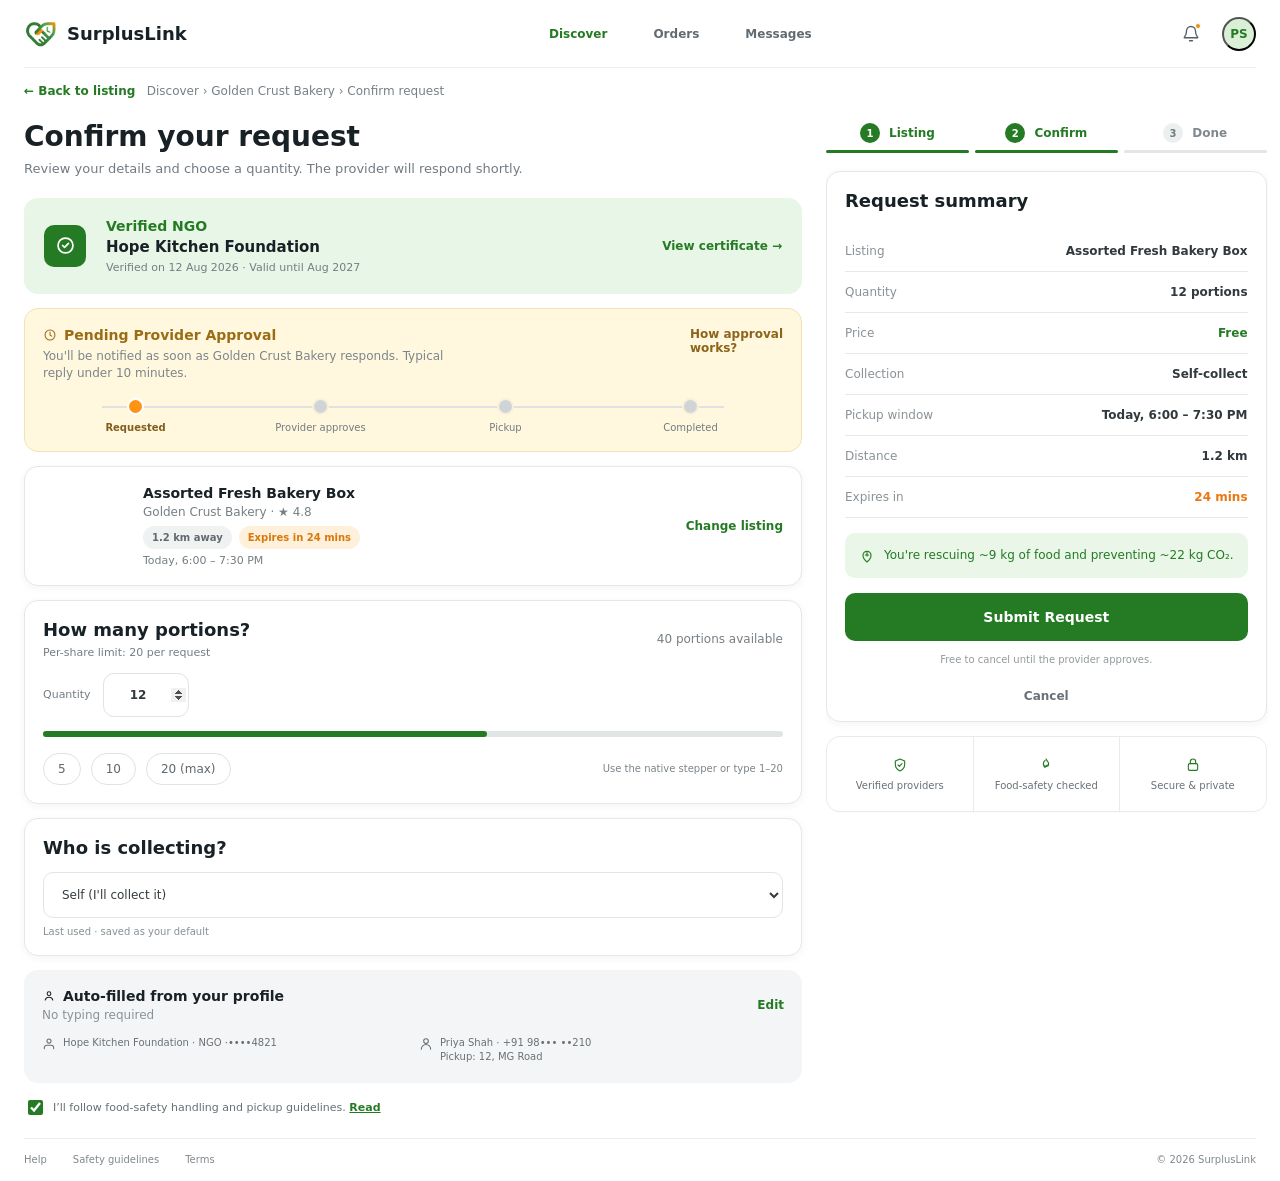
==== Confirmation_Page/Confirmation.html @ fe42cc74 "Added Confirmatiom Page Co-authored-by: Copilot <223556219+Copilot@users.noreply.github.com>" ====
<!doctype html>
<html lang="en">
  <head>
    <meta charset="utf-8" />
    <meta name="viewport" content="width=device-width,initial-scale=1" />
    <meta name="description" content="SurplusLink request confirmation" />
    <title>SurplusLink — Confirm your request</title>
    <style>
      :root {
        --green: #247b24;
        --green-dark: #1d691d;
        --green-soft: #e9f6e8;
        --cream: #fff8df;
        --ink: #182126;
        --muted: #7c858b;
        --line: #e5e8e7;
        --soft: #f4f5f6;
        --orange: #f08a16;
        --blue: #46b5ec;
        --shadow: 0 2px 8px rgba(22, 31, 35, 0.05);
      }
      * {
        box-sizing: border-box;
      }
      html {
        scroll-behavior: smooth;
      }
      body {
        margin: 0;
        background: #fff;
        color: var(--ink);
        font-family:
          Inter,
          ui-sans-serif,
          system-ui,
          -apple-system,
          BlinkMacSystemFont,
          "Segoe UI",
          sans-serif;
        font-size: 12px;
      }
      button,
      input,
      select {
        font: inherit;
      }
      a {
        color: inherit;
      }
      button,
      a,
      select,
      input {
        -webkit-tap-highlight-color: transparent;
      }
      button:focus-visible,
      a:focus-visible,
      select:focus-visible,
      input:focus-visible {
        outline: 3px solid rgba(36, 123, 36, 0.22);
        outline-offset: 2px;
      }

      .page {
        width: 100%;
        max-width: none;
        margin: 0;
        min-height: 100vh;
        padding: 0 24px 16px;
        position: relative;
      }
      .topbar {
        height: 68px;
        border-bottom: 1px solid #eceeed;
        display: flex;
        align-items: center;
        justify-content: space-between;
        gap: 20px;
        position: relative;
        z-index: 20;
        background: #fff;
      }
      .brand {
        display: flex;
        align-items: center;
        gap: 9px;
        font-size: 18px;
        font-weight: 800;
        white-space: nowrap;
        text-decoration: none;
      }
      .brand-logo {
        width: 34px;
        height: 34px;
        object-fit: contain;
        display: block;
      }
      nav {
        display: flex;
        gap: 38px;
        margin-left: auto;
        margin-right: auto;
      }
      nav a {
        text-decoration: none;
        color: #626b72;
        font-weight: 600;
        padding: 10px 4px;
        border-radius: 8px;
        transition: 0.18s;
      }
      nav a:hover,
      nav a:focus-visible {
        color: var(--green);
        background: #f3faf2;
      }
      nav a[aria-current="page"] {
        color: var(--green);
      }
      .topicons {
        display: flex;
        align-items: center;
        gap: 14px;
        color: #667077;
      }
      .icon-button {
        width: 34px;
        height: 34px;
        border: 0;
        background: transparent;
        border-radius: 50%;
        display: grid;
        place-items: center;
        cursor: pointer;
        color: #536068;
        position: relative;
        transition: 0.18s;
      }
      .icon-button:hover {
        background: #f2f5f3;
        color: var(--green);
      }
      .icon-button svg {
        width: 18px;
        height: 18px;
        stroke: currentColor;
      }
      .notification-dot {
        position: absolute;
        right: 7px;
        top: 6px;
        width: 6px;
        height: 6px;
        border-radius: 50%;
        background: #f08a16;
        border: 1px solid #fff;
      }
      .avatar {
        width: 34px;
        height: 34px;
        border-radius: 50%;
        background: #d9f0d6;
        color: var(--green);
        display: grid;
        place-items: center;
        font-weight: 800;
      }

      .breadcrumb {
        margin: 16px 0 24px;
        color: #778086;
      }
      .breadcrumb a {
        color: var(--green);
        font-weight: 800;
        text-decoration: none;
      }
      .breadcrumb a:hover {
        text-decoration: underline;
      }
      .headrow {
        display: grid;
        grid-template-columns: 1fr;
        gap: 24px;
        align-items: end;
      }
      h1 {
        font-size: 28px;
        line-height: 1.1;
        margin: 0 0 8px;
      }
      .sub {
        margin: 0;
        color: #727b82;
        font-size: 13px;
      }
      .steps {
        display: grid;
        grid-template-columns: 1fr 1fr 1fr;
        align-items: end;
        gap: 6px;
        margin-bottom: 0;
      }
      .step {
        position: relative;
        text-align: center;
        color: #81888d;
        font-weight: 700;
        padding-bottom: 11px;
      }
      .step:after {
        content: "";
        position: absolute;
        left: 0;
        right: 0;
        bottom: 0;
        height: 3px;
        background: #e3e6e5;
        border-radius: 99px;
      }
      .step.done {
        color: var(--green);
      }
      .step.done:after {
        background: var(--green);
      }
      .stepnum {
        display: inline-grid;
        place-items: center;
        width: 20px;
        height: 20px;
        border-radius: 50%;
        background: #eceff0;
        margin-right: 5px;
        color: #737b80;
        font-size: 10px;
      }
      .done .stepnum {
        background: var(--green);
        color: #fff;
      }

      .layout {
        display: block;
        margin-top: 22px;
        align-items: start;
        padding-right: 454px;
      }
      .left {
        min-width: 0;
      }
      .card {
        background: #fff;
        border: 1px solid var(--line);
        border-radius: 14px;
        box-shadow: var(--shadow);
        padding: 18px;
        margin-bottom: 14px;
        transition:
          box-shadow 0.2s,
          transform 0.2s,
          border-color 0.2s;
      }
      .card:hover {
        box-shadow: 0 8px 22px rgba(22, 31, 35, 0.09);
        transform: translateY(-1px);
      }

      .ngo {
        background: #e8f6e7;
        border: 0;
        box-shadow: none;
        display: grid;
        grid-template-columns: 48px 1fr auto;
        gap: 14px;
        align-items: center;
        padding: 20px;
      }
      .ngo-icon {
        width: 42px;
        height: 42px;
        background: var(--green);
        border-radius: 10px;
        color: #fff;
        display: grid;
        place-items: center;
      }
      .ngo-icon svg {
        width: 21px;
        height: 21px;
        stroke: currentColor;
      }
      .eyebrow {
        font-size: 14px;
        font-weight: 800;
        color: var(--green);
        margin-bottom: 4px;
      }
      .title {
        font-size: 15px;
        font-weight: 800;
      }
      .small {
        font-size: 11px;
        color: #737d83;
        margin-top: 5px;
      }
      .link {
        color: var(--green);
        font-weight: 800;
        text-decoration: none;
        white-space: nowrap;
      }
      .link:hover {
        text-decoration: underline;
      }

      .pending {
        background: var(--cream);
        border-color: #f3e2b5;
        box-shadow: none;
      }
      .pending-top {
        display: flex;
        justify-content: space-between;
        align-items: flex-start;
        gap: 16px;
      }
      .pending-title {
        font-weight: 800;
        color: #9b6c15;
        font-size: 14px;
        display: flex;
        align-items: center;
        gap: 7px;
      }
      .pending-copy {
        color: #7c858a;
        line-height: 1.45;
        margin: 5px 0 15px;
        max-width: 75%;
      }
      .timeline {
        display: grid;
        grid-template-columns: repeat(4, 1fr);
        position: relative;
      }
      .timeline:before {
        content: "";
        position: absolute;
        top: 8px;
        left: 8%;
        right: 8%;
        height: 2px;
        background: #dfe2e2;
      }
      .t {
        position: relative;
        text-align: center;
        font-size: 10px;
        color: #737b80;
      }
      .dot {
        width: 17px;
        height: 17px;
        border-radius: 50%;
        background: #cfd5d7;
        border: 2px solid #f8f0d8;
        margin: 0 auto 7px;
        position: relative;
        z-index: 1;
      }
      .t.active {
        color: #805e1c;
        font-weight: 800;
      }
      .t.active .dot {
        background: #ff9414;
        border-color: #fff;
      }

      .listing {
        display: grid;
        grid-template-columns: 86px 1fr auto;
        gap: 14px;
        align-items: center;
      }
      .thumb {
        width: 86px;
        height: 66px;
        border-radius: 10px;
        background: url("https://static.vecteezy.com/system/resources/previews/047/899/266/large_2x/assorted-gourmet-pastries-in-box-photo.jpg")
          center/cover no-repeat;
      }
      .listing h3 {
        font-size: 14px;
        margin: 0 0 4px;
      }
      .meta {
        color: #777f84;
        margin-bottom: 7px;
      }
      .badges {
        display: flex;
        gap: 7px;
        flex-wrap: wrap;
      }
      .badge {
        padding: 6px 9px;
        border-radius: 99px;
        background: #f0f2f2;
        color: #606a70;
        font-size: 10px;
        font-weight: 700;
      }
      .badge.orange {
        background: #fff0db;
        color: #d8780b;
      }

      .qty-head {
        display: flex;
        justify-content: space-between;
        align-items: center;
        gap: 16px;
      }
      h2 {
        font-size: 18px;
        margin: 0 0 6px;
      }
      .available {
        color: #777f84;
      }
      .quantity-control {
        display: flex;
        align-items: center;
        gap: 12px;
        margin: 14px 0;
      }
      .quantity-input {
        width: 86px;
        height: 44px;
        border: 1px solid #dfe4e4;
        border-radius: 11px;
        text-align: center;
        font-weight: 800;
        color: #30393d;
        background: #fff;
      }
      .quantity-input:hover {
        border-color: #bfc9c9;
      }
      .quantity-input:focus {
        border-color: var(--green);
        box-shadow: 0 0 0 3px #eaf6e9;
        outline: none;
      }
      .quantity-input::-webkit-inner-spin-button,
      .quantity-input::-webkit-outer-spin-button {
        opacity: 1;
      }
      .range {
        height: 6px;
        border-radius: 99px;
        background: #e2e5e5;
        position: relative;
        margin: 2px 0 16px;
      }
      .range-fill {
        height: 100%;
        width: 60%;
        background: var(--green);
        border-radius: 99px;
      }
      .quick {
        display: flex;
        gap: 10px;
        align-items: center;
        flex-wrap: wrap;
      }
      .pill {
        border: 1px solid #e0e3e3;
        border-radius: 99px;
        padding: 8px 14px;
        background: #fff;
        color: #5f686e;
        cursor: pointer;
        transition: 0.15s;
      }
      .pill:hover {
        border-color: #b9d8b7;
        background: #f4fbf3;
        color: var(--green);
      }
      .usekeys {
        margin-left: auto;
        color: #7b8489;
        font-size: 10px;
      }

      .select-card h2 {
        margin-bottom: 14px;
      }
      select {
        width: 100%;
        height: 46px;
        border: 1px solid #e2e5e5;
        border-radius: 10px;
        padding: 0 14px;
        background: #fff;
        color: #343c40;
        outline: none;
        cursor: pointer;
      }
      select:hover {
        border-color: #cbd4d4;
      }
      select:focus {
        border-color: var(--green);
        box-shadow: 0 0 0 3px #eaf6e9;
      }
      .hint {
        color: #879095;
        font-size: 10px;
        margin-top: 8px;
      }

      .profile {
        background: #f4f5f6;
        border: 0;
        box-shadow: none;
      }
      .profile-head {
        display: flex;
        justify-content: space-between;
        align-items: center;
        margin-bottom: 14px;
        gap: 16px;
      }
      .profile-title {
        font-weight: 800;
        font-size: 14px;
        display: flex;
        align-items: center;
        gap: 7px;
      }
      .profile-sub {
        color: #8a9297;
        margin-top: 4px;
      }
      .profile-grid {
        display: grid;
        grid-template-columns: 1fr 1fr;
        gap: 12px;
        color: #687177;
        font-size: 10px;
      }
      .profile-item {
        display: flex;
        gap: 7px;
        line-height: 1.45;
      }
      .icon-inline {
        width: 14px;
        height: 14px;
        flex: none;
        margin-top: 1px;
        stroke: currentColor;
      }

      .safety {
        font-size: 11px;
        color: #667075;
        display: flex;
        align-items: center;
        gap: 7px;
        margin: 3px 0 20px;
      }
      .safety input {
        accent-color: var(--green);
        width: 15px;
        height: 15px;
      }
      .safety a {
        color: var(--green);
        font-weight: 800;
      }

      /* Fixed desktop sidebar: progress + summary + trust are one indivisible stack. */
      aside {
        position: fixed;
        z-index: 3000;
        top: 78px;
        right: 24px;
        width: 430px;
        max-width: calc(100vw - 48px);
        min-width: 0;
        align-self: auto;
      }
      .aside-sticky {
        position: fixed;
        margin-top: 45px;
        z-index: 3000;
        max-height: calc(100vh - 94px);
        overflow-y: auto;
        overflow-x: hidden;
        scrollbar-width: thin;
        padding: 0 1px 10px 0;

      }
      .aside-sticky .steps {
        margin: 0 0 18px;
        padding: 0;
      }
      .aside-sticky .step {
        padding-bottom: 10px;
      }
      .aside-sticky .summary {
        margin-bottom: 0;
      }
      .aside-sticky .trust {
        margin-top: 14px;
      }
      .summary {
        position: relative;
        top: auto;
        z-index: 10;
        margin-bottom: 0;
      }
      .summary h2 {
        font-size: 18px;
        margin-bottom: 20px;
      }
      .summary-row {
        display: flex;
        justify-content: space-between;
        gap: 20px;
        padding: 13px 0;
        border-bottom: 1px solid #e7e9e9;
        color: #8a9297;
      }
      .summary-row strong {
        color: #31393d;
        text-align: right;
      }
      .summary-row .free {
        color: var(--green);
      }
      .summary-row .orange {
        color: #e97812;
      }
      .impact {
        margin: 15px 0;
        background: #e9f6e8;
        border-radius: 10px;
        padding: 14px;
        color: var(--green);
        line-height: 1.4;
        display: flex;
        gap: 9px;
        align-items: flex-start;
      }
      .impact svg {
        width: 16px;
        height: 16px;
        flex: none;
        margin-top: 1px;
        stroke: currentColor;
      }
      .submit {
        width: 100%;
        height: 48px;
        border: 0;
        border-radius: 10px;
        background: var(--green);
        color: #fff;
        font-weight: 800;
        font-size: 14px;
        cursor: pointer;
        transition: 0.18s;
      }
      .submit:hover {
        background: var(--green-dark);
        box-shadow: 0 6px 16px rgba(36, 123, 36, 0.25);
        transform: translateY(-1px);
      }
      .submit:active {
        transform: translateY(0);
      }
      .submit:disabled {
        opacity: 0.6;
        cursor: not-allowed;
      }
      .cancel-copy {
        text-align: center;
        color: #92999d;
        margin: 13px 0 24px;
        font-size: 10px;
      }
      .cancel {
        display: block;
        text-align: center;
        color: #687177;
        text-decoration: none;
        font-weight: 700;
      }
      .cancel:hover {
        color: var(--green);
      }

      .trust {
        position: relative;
        z-index: 12;
        display: grid;
        grid-template-columns: repeat(3, 1fr);
        gap: 1px;
        background: #e8ebeb;
        border-radius: 14px;
        overflow: hidden;
        margin-top: 14px;
        border: 1px solid #e8ebeb;
        box-shadow: 0 1px 2px rgba(0, 0, 0, 0.02);
      }
      .trust div {
        background: #fff;
        padding: 20px 8px;
        text-align: center;
        color: #687177;
        font-size: 10px;
        min-height: 72px;
        display: flex;
        flex-direction: column;
        align-items: center;
        justify-content: center;
      }
      .trust svg {
        width: 16px;
        height: 16px;
        margin-bottom: 7px;
        stroke: var(--green);
      }

      .footer {
        border-top: 1px solid #eceeee;
        margin-top: 10px;
        padding-top: 15px;
        display: flex;
        justify-content: space-between;
        color: #7f888d;
        font-size: 10px;
      }
      .footer-links {
        display: flex;
        gap: 26px;
      }
      .footer a:hover {
        color: var(--green) !important;
      }

      @media (max-width: 820px) {
        .page {
          padding: 0 12px;
        }
        nav {
          gap: 14px;
        }
        .headrow,
        .layout {
          grid-template-columns: 1fr;
        }
        .steps {
          margin-top: 8px;
        }
        .layout {
          padding-right: 0;
        }
        aside {
          position: static;
          width: auto;
          max-width: none;
          min-width: 0;
          z-index: auto;
        }
        .aside-sticky {
          position: relative;
          top: auto;
          max-height: none;
          overflow: visible;
          padding-right: 0;
        }
        .aside-sticky .steps {
          margin-top: 20px;
          margin-bottom: 20px;
        }
        .topbar {
          height: 58px;
        }
        .brand {
          font-size: 15px;
        }
        .trust {
          margin-bottom: 14px;
        }
      }
      @media (max-width: 560px) {
        nav {
          display: none;
        }
        h1 {
          font-size: 24px;
        }
        .ngo {
          grid-template-columns: 42px 1fr;
        }
        .ngo .link {
          grid-column: 2;
        }
        .listing {
          grid-template-columns: 70px 1fr;
        }
        .thumb {
          width: 70px;
          height: 60px;
        }
        .listing > .link {
          grid-column: 2;
        }
        .profile-grid {
          grid-template-columns: 1fr;
        }
        .footer {
          flex-direction: column;
          gap: 12px;
        }
        .qty-head {
          align-items: flex-start;
          flex-direction: column;
        }
        .usekeys {
          margin-left: 0;
        }
      }
    </style>
  </head>
  <body>
    <div class="page">
      <header class="topbar">
        <a class="brand" href="#" aria-label="SurplusLink home">
          <img
            class="brand-logo"
            src="[data-uri]"
            alt="SurplusLink logo"
          />
          <span>SurplusLink</span>
        </a>
        <nav aria-label="Primary navigation">
          <a href="#" aria-current="page">Discover</a>
          <a href="#">Orders</a>
          <a href="#">Messages</a>
        </nav>
        <div class="topicons">
          <button
            class="icon-button"
            type="button"
            aria-label="Notifications"
            title="Notifications"
          >
            <svg
              viewBox="0 0 24 24"
              fill="none"
              stroke-width="1.8"
              stroke-linecap="round"
              stroke-linejoin="round"
              aria-hidden="true"
            >
              <path d="M18 8a6 6 0 0 0-12 0c0 7-3 7-3 9h18c0-2-3-2-3-9" />
              <path d="M10 21h4" />
            </svg>
            <span class="notification-dot" aria-hidden="true"></span>
          </button>
          <button class="avatar" type="button" aria-label="Open profile">
            PS
          </button>
        </div>
      </header>

      <div class="breadcrumb">
        <a href="#">← Back to listing</a> &nbsp; Discover › Golden Crust Bakery
        › Confirm request
      </div>

      <section class="headrow">
        <div>
          <h1>Confirm your request</h1>
          <p class="sub">
            Review your details and choose a quantity. The provider will respond
            shortly.
          </p>
        </div>
      </section>

      <form class="layout" action="#" method="get">
        <main class="left">
          <section class="card ngo">
            <div class="ngo-icon" aria-hidden="true">
              <svg
                viewBox="0 0 24 24"
                fill="none"
                stroke="currentColor"
                stroke-width="2"
                stroke-linecap="round"
                stroke-linejoin="round"
              >
                <circle cx="12" cy="12" r="8.5" />
                <path d="m8.7 12 2.2 2.2 4.5-4.7" />
              </svg>
            </div>
            <div>
              <div class="eyebrow">Verified NGO</div>
              <div class="title">Hope Kitchen Foundation</div>
              <div class="small">
                Verified on 12 Aug 2026 · Valid until Aug 2027
              </div>
            </div>
            <a class="link" href="#">View certificate →</a>
          </section>

          <section class="card pending">
            <div class="pending-top">
              <div>
                <div class="pending-title">
                  <svg
                    class="icon-inline"
                    viewBox="0 0 24 24"
                    fill="none"
                    stroke="currentColor"
                    stroke-width="1.8"
                    stroke-linecap="round"
                    stroke-linejoin="round"
                    aria-hidden="true"
                  >
                    <circle cx="12" cy="12" r="8.5" />
                    <path d="M12 7v5l3 2" />
                  </svg>
                  Pending Provider Approval
                </div>
                <div class="pending-copy">
                  You'll be notified as soon as Golden Crust Bakery responds.
                  Typical reply under 10 minutes.
                </div>
              </div>
              <a class="link" href="#" style="color: #8d641b"
                >How approval<br />works?</a
              >
            </div>
            <div class="timeline">
              <div class="t active">
                <div class="dot"></div>
                Requested
              </div>
              <div class="t">
                <div class="dot"></div>
                Provider approves
              </div>
              <div class="t">
                <div class="dot"></div>
                Pickup
              </div>
              <div class="t">
                <div class="dot"></div>
                Completed
              </div>
            </div>
          </section>

          <section class="card listing">
            <div
              class="thumb"
              role="img"
              aria-label="Assorted fresh bakery box"
            ></div>
            <div>
              <h3>Assorted Fresh Bakery Box</h3>
              <div class="meta">Golden Crust Bakery · ★ 4.8</div>
              <div class="badges">
                <span class="badge">1.2 km away</span
                ><span class="badge orange">Expires in 24 mins</span>
              </div>
              <div class="small">Today, 6:00 – 7:30 PM</div>
            </div>
            <a class="link" href="#">Change listing</a>
          </section>

          <section class="card">
            <div class="qty-head">
              <div>
                <h2>How many portions?</h2>
                <div class="small">Per-share limit: 20 per request</div>
              </div>
              <div class="available">40 portions available</div>
            </div>
            <div class="quantity-control">
              <label for="quantity" class="small" style="margin: 0"
                >Quantity</label
              >
              <input
                id="quantity"
                class="quantity-input"
                name="quantity"
                type="number"
                value="12"
                min="1"
                max="20"
                step="1"
                required
                aria-describedby="quantity-help"
              />
            </div>
            <div class="range" aria-hidden="true">
              <div class="range-fill"></div>
            </div>
            <div class="quick" id="quantity-help">
              <button class="pill" type="button" disabled>5</button>
              <button class="pill" type="button" disabled>10</button>
              <button class="pill" type="button" disabled>20 (max)</button>
              <span class="usekeys">Use the native stepper or type 1–20</span>
            </div>
          </section>

          <section class="card select-card">
            <h2>Who is collecting?</h2>
            <select name="collector" required>
              <option value="self">Self (I'll collect it)</option>
              <option value="driver">Driver / volunteer</option>
              <option value="partner">Partner pickup</option>
            </select>
            <div class="hint">Last used · saved as your default</div>
          </section>

          <section class="card profile">
            <div class="profile-head">
              <div>
                <div class="profile-title">
                  <svg
                    class="icon-inline"
                    viewBox="0 0 24 24"
                    fill="none"
                    stroke="currentColor"
                    stroke-width="1.8"
                    stroke-linecap="round"
                    stroke-linejoin="round"
                    aria-hidden="true"
                  >
                    <circle cx="12" cy="8" r="3.2" />
                    <path d="M5.5 19c.8-3.2 3-4.8 6.5-4.8s5.7 1.6 6.5 4.8" />
                  </svg>
                  Auto-filled from your profile
                </div>
                <div class="profile-sub">No typing required</div>
              </div>
              <a class="link" href="#">Edit</a>
            </div>
            <div class="profile-grid">
              <div class="profile-item">
                <svg
                  class="icon-inline"
                  viewBox="0 0 24 24"
                  fill="none"
                  stroke="currentColor"
                  stroke-width="1.8"
                  stroke-linecap="round"
                  stroke-linejoin="round"
                  aria-hidden="true"
                >
                  <path
                    d="M4 20v-1.5A4.5 4.5 0 0 1 8.5 14h7a4.5 4.5 0 0 1 4.5 4.5V20"
                  />
                  <circle cx="12" cy="7" r="3.5" />
                </svg>
                <span>Hope Kitchen Foundation · NGO ·••••4821</span>
              </div>
              <div class="profile-item">
                <svg
                  class="icon-inline"
                  viewBox="0 0 24 24"
                  fill="none"
                  stroke="currentColor"
                  stroke-width="1.8"
                  stroke-linecap="round"
                  stroke-linejoin="round"
                  aria-hidden="true"
                >
                  <path d="M20 21a8 8 0 0 0-16 0" />
                  <circle cx="12" cy="7" r="4" />
                </svg>
                <span
                  >Priya Shah · +91 98••• ••210<br />Pickup: 12, MG Road</span
                >
              </div>
            </div>
          </section>

          <label class="safety">
            <input name="safety" type="checkbox" checked required />
            <span
              >I’ll follow food-safety handling and pickup guidelines.
              <a href="#">Read</a></span
            >
          </label>
        </main>

        <aside>
          <div class="aside-sticky">
            <div class="steps" aria-label="Request progress">
              <div class="step done">
                <span class="stepnum">1</span> Listing
              </div>
              <div class="step done">
                <span class="stepnum">2</span> Confirm
              </div>
              <div class="step"><span class="stepnum">3</span> Done</div>
            </div>

            <section class="card summary">
              <h2>Request summary</h2>
              <div class="summary-row">
                <span>Listing</span><strong>Assorted Fresh Bakery Box</strong>
              </div>
              <div class="summary-row">
                <span>Quantity</span
                ><strong id="summaryQuantity">12 portions</strong>
              </div>
              <div class="summary-row">
                <span>Price</span><strong class="free">Free</strong>
              </div>
              <div class="summary-row">
                <span>Collection</span><strong>Self-collect</strong>
              </div>
              <div class="summary-row">
                <span>Pickup window</span><strong>Today, 6:00 – 7:30 PM</strong>
              </div>
              <div class="summary-row">
                <span>Distance</span><strong>1.2 km</strong>
              </div>
              <div class="summary-row">
                <span>Expires in</span><strong class="orange">24 mins</strong>
              </div>
              <div class="impact">
                <svg
                  viewBox="0 0 24 24"
                  fill="none"
                  stroke-width="1.7"
                  stroke-linecap="round"
                  stroke-linejoin="round"
                  aria-hidden="true"
                >
                  <path
                    d="M12 21c4-3 6-6.2 6-10a6 6 0 0 0-12 0c0 3.8 2 7 6 10Z"
                  />
                  <path d="M12 7v5" />
                  <path d="M9.5 10.5h5" />
                </svg>
                <span
                  >You're rescuing ~9 kg of food and preventing ~22 kg
                  CO₂.</span
                >
              </div>
              <button class="submit" type="submit">Submit Request</button>
              <div class="cancel-copy">
                Free to cancel until the provider approves.
              </div>
              <a class="cancel" href="#">Cancel</a>
            </section>

            <section class="trust" aria-label="Trust and safety">
              <div>
                <svg
                  viewBox="0 0 24 24"
                  fill="none"
                  stroke-width="1.7"
                  stroke-linecap="round"
                  stroke-linejoin="round"
                  aria-hidden="true"
                >
                  <path
                    d="M12 3 5 6v5c0 4.5 2.8 8.1 7 10 4.2-1.9 7-5.5 7-10V6l-7-3Z"
                  />
                  <path d="m9 12 2 2 4-4" />
                </svg>
                Verified providers
              </div>
              <div>
                <svg
                  viewBox="0 0 24 24"
                  fill="none"
                  stroke-width="1.7"
                  stroke-linecap="round"
                  stroke-linejoin="round"
                  aria-hidden="true"
                >
                  <path
                    d="M12 3c1 3 4 4 4 7a4 4 0 1 1-8 0c0-2 1.2-3.5 2.7-4.7"
                  />
                  <path d="m9 14 1.5 1.5L14 12" />
                </svg>
                Food-safety checked
              </div>
              <div>
                <svg
                  viewBox="0 0 24 24"
                  fill="none"
                  stroke-width="1.7"
                  stroke-linecap="round"
                  stroke-linejoin="round"
                  aria-hidden="true"
                >
                  <rect x="5" y="10" width="14" height="10" rx="2" />
                  <path d="M8 10V7a4 4 0 0 1 8 0v3" />
                </svg>
                Secure &amp; private
              </div>
            </section>
          </div>
        </aside>
      </form>

      <footer class="footer">
        <div class="footer-links">
          <a href="#" style="color: inherit; text-decoration: none">Help</a
          ><a href="#" style="color: inherit; text-decoration: none"
            >Safety guidelines</a
          ><a href="#" style="color: inherit; text-decoration: none">Terms</a>
        </div>
        <div>© 2026 SurplusLink</div>
      </footer>
    </div>
  </body>
</html>
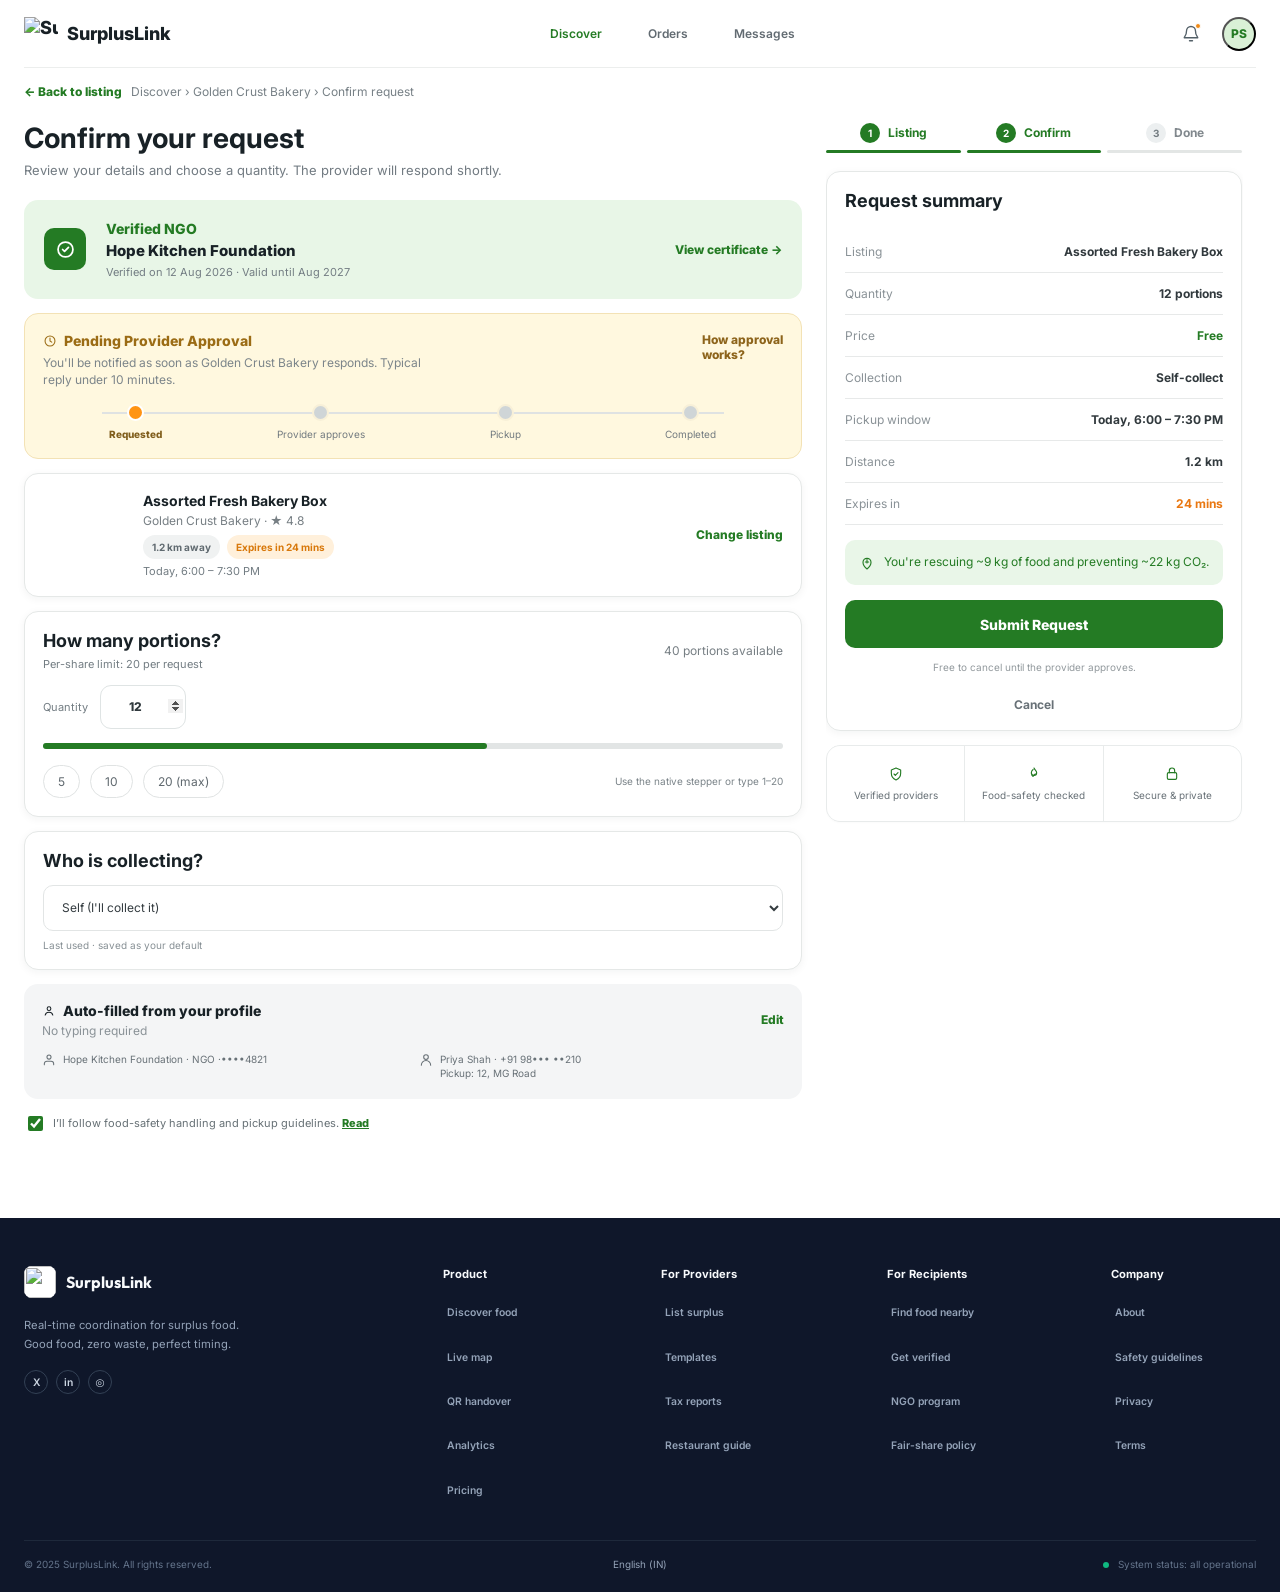
==== commit 2df6807a: "Match confirmation footer to home page Co-authored-by: Copilot <223556219+Copilot@users.noreply.gith" ====
--- a/Confirmation_Page/Confirmation.html
+++ b/Confirmation_Page/Confirmation.html
@@ -5,6 +5,10 @@
     <meta name="viewport" content="width=device-width,initial-scale=1" />
     <meta name="description" content="SurplusLink request confirmation" />
     <title>SurplusLink — Confirm your request</title>
+    <link
+      href="https://fonts.googleapis.com/css2?family=Outfit:wght@400;600;700&family=Inter:wght@300;400;500;600&display=swap"
+      rel="stylesheet"
+    />
     <style>
       :root {
         --green: #247b24;
@@ -606,7 +610,6 @@
         overflow-x: hidden;
         scrollbar-width: thin;
         padding: 0 1px 10px 0;
-
       }
       .aside-sticky .steps {
         margin: 0 0 18px;
@@ -740,21 +743,156 @@
         stroke: var(--green);
       }
 
-      .footer {
-        border-top: 1px solid #eceeee;
-        margin-top: 10px;
-        padding-top: 15px;
-        display: flex;
-        justify-content: space-between;
-        color: #7f888d;
-        font-size: 10px;
-      }
-      .footer-links {
-        display: flex;
-        gap: 26px;
-      }
-      .footer a:hover {
-        color: var(--green) !important;
+      .site-footer {
+        --primary: #10b981;
+        margin-top: 3rem;
+        background: #0f172a;
+        color: #cbd5e1;
+        font-family: "Inter", system-ui, -apple-system, sans-serif;
+        font-size: 16px;
+        line-height: 1.5;
+      }
+      .footer-inner {
+        max-width: 80rem;
+        margin: 0 auto;
+        padding: 3rem 1.5rem 1.25rem;
+      }
+      .footer-main {
+        display: grid;
+        grid-template-columns: minmax(14rem, 1.7fr) repeat(4, minmax(7rem, 1fr));
+        gap: 2rem;
+        padding-bottom: 2rem;
+      }
+      .footer-brand {
+        max-width: 18rem;
+      }
+      .footer-logo {
+        display: inline-flex;
+        align-items: center;
+        gap: 0.65rem;
+        color: #f8fafc;
+        font-family: "Outfit", sans-serif;
+        font-size: 1rem;
+        font-weight: 700;
+        text-decoration: none;
+      }
+      .footer-logo-image {
+        width: 2rem;
+        height: 2rem;
+        border-radius: 0.5rem;
+        background: white;
+        object-fit: contain;
+      }
+      .footer-brand p {
+        margin: 0.8rem 0 1rem;
+        color: #94a3b8;
+        font-size: 0.7rem;
+        line-height: 1.7;
+      }
+      .footer-socials {
+        display: flex;
+        gap: 0.5rem;
+      }
+      .footer-socials a {
+        display: grid;
+        width: 1.5rem;
+        height: 1.5rem;
+        place-items: center;
+        border: 1px solid #334155;
+        border-radius: 50%;
+        color: #cbd5e1;
+        font-size: 0.65rem;
+        font-weight: 600;
+        text-decoration: none;
+        transition: color 0.2s ease, border-color 0.2s ease, background 0.2s ease;
+      }
+      .footer-socials a:hover {
+        border-color: var(--primary);
+        background: rgb(16 185 129 / 0.12);
+        color: #6ee7b7;
+      }
+      .footer-column {
+        display: flex;
+        flex-direction: column;
+        align-items: flex-start;
+        gap: 0.55rem;
+      }
+      .footer-column h2 {
+        margin: 0 0 0.25rem;
+        color: #f8fafc;
+        font-size: 0.7rem;
+        font-weight: 700;
+      }
+      .footer-column a {
+        color: #94a3b8;
+        font-size: 0.65rem;
+        text-decoration: none;
+        transition: color 0.2s ease;
+      }
+      .footer-column a:hover {
+        color: #6ee7b7;
+      }
+      .footer-bottom {
+        display: grid;
+        grid-template-columns: 1fr auto 1fr;
+        align-items: center;
+        gap: 1rem;
+        border-top: 1px solid #1e293b;
+        padding-top: 1rem;
+        color: #64748b;
+        font-size: 0.62rem;
+      }
+      .footer-bottom p {
+        margin: 0;
+      }
+      .footer-language {
+        color: #94a3b8;
+      }
+      .footer-status {
+        justify-self: end;
+      }
+      .footer-status span {
+        display: inline-block;
+        width: 0.4rem;
+        height: 0.4rem;
+        margin-right: 0.35rem;
+        border-radius: 50%;
+        background: var(--primary);
+        vertical-align: 0.02rem;
+      }
+      @media (max-width: 768px) {
+        .footer-main {
+          grid-template-columns: repeat(2, minmax(0, 1fr));
+          gap: 2rem 1.25rem;
+        }
+        .footer-brand {
+          grid-column: 1 / -1;
+        }
+        .footer-bottom {
+          grid-template-columns: 1fr auto;
+        }
+        .footer-language {
+          justify-self: end;
+        }
+        .footer-status {
+          grid-column: 1 / -1;
+          justify-self: start;
+        }
+      }
+      @media (max-width: 420px) {
+        .footer-inner {
+          padding-right: 1.25rem;
+          padding-left: 1.25rem;
+        }
+        .footer-bottom {
+          grid-template-columns: 1fr;
+          gap: 0.65rem;
+        }
+        .footer-language,
+        .footer-status {
+          grid-column: auto;
+          justify-self: start;
+        }
       }
 
       @media (max-width: 820px) {
@@ -803,7 +941,7 @@
         }
       }
       @media (max-width: 560px) {
-        nav {
+        nav:not(.footer-column) {
           display: none;
         }
         h1 {
@@ -827,10 +965,6 @@
         }
         .profile-grid {
           grid-template-columns: 1fr;
-        }
-        .footer {
-          flex-direction: column;
-          gap: 12px;
         }
         .qty-head {
           align-items: flex-start;
@@ -846,11 +980,7 @@
     <div class="page">
       <header class="topbar">
         <a class="brand" href="#" aria-label="SurplusLink home">
-          <img
-            class="brand-logo"
-            src="[data-uri]"
-            alt="SurplusLink logo"
-          />
+          <img class="brand-logo" src="logo.png" alt="SurplusLink logo" />
           <span>SurplusLink</span>
         </a>
         <nav aria-label="Primary navigation">
@@ -1224,15 +1354,69 @@
         </aside>
       </form>
 
-      <footer class="footer">
-        <div class="footer-links">
-          <a href="#" style="color: inherit; text-decoration: none">Help</a
-          ><a href="#" style="color: inherit; text-decoration: none"
-            >Safety guidelines</a
-          ><a href="#" style="color: inherit; text-decoration: none">Terms</a>
+    </div>
+
+    <footer class="site-footer">
+        <div class="footer-inner">
+          <div class="footer-main">
+            <div class="footer-brand">
+              <a href="#" class="footer-logo" aria-label="SurplusLink home">
+                <img src="logo.png" alt="" class="footer-logo-image" />
+                <span>SurplusLink</span>
+              </a>
+              <p>
+                Real-time coordination for surplus food.<br />Good food, zero
+                waste, perfect timing.
+              </p>
+              <div class="footer-socials" aria-label="Social media">
+                <a href="#" aria-label="SurplusLink on X">X</a>
+                <a href="#" aria-label="SurplusLink on LinkedIn">in</a>
+                <a href="#" aria-label="SurplusLink on Instagram">◎</a>
+              </div>
+            </div>
+
+            <nav class="footer-column" aria-label="Product links">
+              <h2>Product</h2>
+              <a href="#">Discover food</a>
+              <a href="#">Live map</a>
+              <a href="#">QR handover</a>
+              <a href="#">Analytics</a>
+              <a href="#">Pricing</a>
+            </nav>
+
+            <nav class="footer-column" aria-label="Provider links">
+              <h2>For Providers</h2>
+              <a href="#">List surplus</a>
+              <a href="#">Templates</a>
+              <a href="#">Tax reports</a>
+              <a href="#">Restaurant guide</a>
+            </nav>
+
+            <nav class="footer-column" aria-label="Recipient links">
+              <h2>For Recipients</h2>
+              <a href="#">Find food nearby</a>
+              <a href="#">Get verified</a>
+              <a href="#">NGO program</a>
+              <a href="#">Fair-share policy</a>
+            </nav>
+
+            <nav class="footer-column" aria-label="Company links">
+              <h2>Company</h2>
+              <a href="#">About</a>
+              <a href="#">Safety guidelines</a>
+              <a href="#">Privacy</a>
+              <a href="#">Terms</a>
+            </nav>
+          </div>
+
+          <div class="footer-bottom">
+            <p>© 2025 SurplusLink. All rights reserved.</p>
+            <span class="footer-language">English (IN)</span>
+            <p class="footer-status">
+              <span></span> System status: all operational
+            </p>
+          </div>
         </div>
-        <div>© 2026 SurplusLink</div>
-      </footer>
-    </div>
+    </footer>
   </body>
 </html>
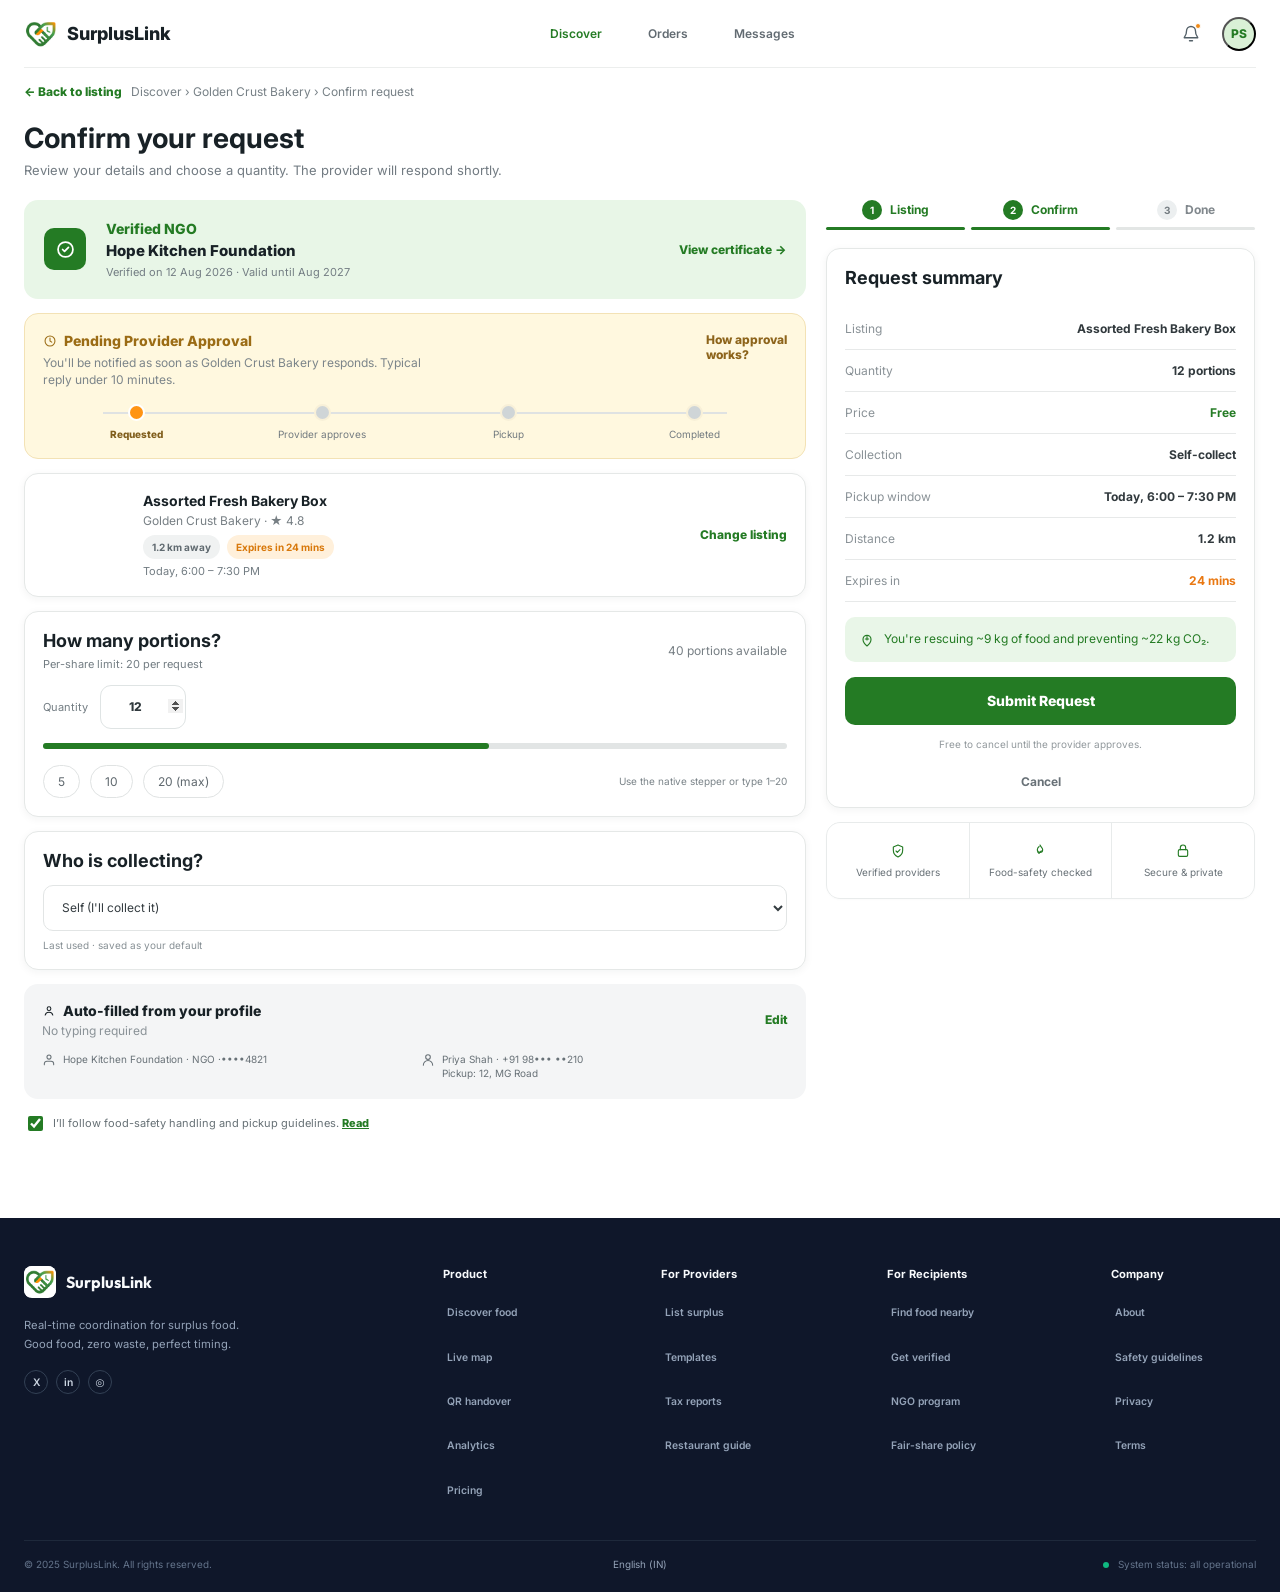
==== commit 54c09c0e: "added footer and fixed logo" ====
--- a/Confirmation_Page/Confirmation.html
+++ b/Confirmation_Page/Confirmation.html
@@ -245,10 +245,12 @@
       }
 
       .layout {
-        display: block;
+        display: grid;
+        grid-template-columns: minmax(0, 1fr) 430px;
+        gap: 20px;
         margin-top: 22px;
         align-items: start;
-        padding-right: 454px;
+        padding-right: 0;
       }
       .left {
         min-width: 0;
@@ -592,23 +594,20 @@
 
       /* Fixed desktop sidebar: progress + summary + trust are one indivisible stack. */
       aside {
-        position: fixed;
-        z-index: 3000;
+        position: sticky;
         top: 78px;
-        right: 24px;
         width: 430px;
-        max-width: calc(100vw - 48px);
+        max-width: 100%;
         min-width: 0;
-        align-self: auto;
+        align-self: start;
+        z-index: 10;
       }
       .aside-sticky {
-        position: fixed;
-        margin-top: 45px;
-        z-index: 3000;
-        max-height: calc(100vh - 94px);
-        overflow-y: auto;
-        overflow-x: hidden;
-        scrollbar-width: thin;
+        position: static;
+        margin-top: 0;
+        z-index: auto;
+        max-height: none;
+        overflow: visible;
         padding: 0 1px 10px 0;
       }
       .aside-sticky .steps {
@@ -748,7 +747,11 @@
         margin-top: 3rem;
         background: #0f172a;
         color: #cbd5e1;
-        font-family: "Inter", system-ui, -apple-system, sans-serif;
+        font-family:
+          "Inter",
+          system-ui,
+          -apple-system,
+          sans-serif;
         font-size: 16px;
         line-height: 1.5;
       }
@@ -804,7 +807,10 @@
         font-size: 0.65rem;
         font-weight: 600;
         text-decoration: none;
-        transition: color 0.2s ease, border-color 0.2s ease, background 0.2s ease;
+        transition:
+          color 0.2s ease,
+          border-color 0.2s ease,
+          background 0.2s ease;
       }
       .footer-socials a:hover {
         border-color: var(--primary);
@@ -831,6 +837,8 @@
       }
       .footer-column a:hover {
         color: #6ee7b7;
+        background: transparent !important;
+        box-shadow: none !important;
       }
       .footer-bottom {
         display: grid;
@@ -903,75 +911,61 @@
           gap: 14px;
         }
         .headrow,
-        .layout {
-          grid-template-columns: 1fr;
-        }
-        .steps {
-          margin-top: 8px;
-        }
-        .layout {
+        /* ================================
+   MAIN CONTENT + SIDEBAR
+================================ */
+
+.layout {
+          display: grid;
+          grid-template-columns: minmax(0, 1fr) 430px;
+          gap: 20px;
+          margin-top: 22px;
+          align-items: start;
           padding-right: 0;
         }
+
+        .left {
+          min-width: 0;
+        }
+
+        /* ================================
+   RIGHT SIDEBAR
+================================ */
+
         aside {
+          position: sticky;
+          top: 78px;
+          width: 430px;
+          max-width: 100%;
+          min-width: 0;
+          align-self: start;
+          z-index: 10;
+        }
+
+        .aside-sticky {
           position: static;
-          width: auto;
-          max-width: none;
-          min-width: 0;
+          margin-top: 0;
           z-index: auto;
-        }
-        .aside-sticky {
-          position: relative;
-          top: auto;
           max-height: none;
           overflow: visible;
-          padding-right: 0;
-        }
+          padding: 0 1px 10px 0;
+        }
+
         .aside-sticky .steps {
-          margin-top: 20px;
-          margin-bottom: 20px;
-        }
-        .topbar {
-          height: 58px;
-        }
-        .brand {
-          font-size: 15px;
-        }
-        .trust {
-          margin-bottom: 14px;
-        }
-      }
-      @media (max-width: 560px) {
-        nav:not(.footer-column) {
-          display: none;
-        }
-        h1 {
-          font-size: 24px;
-        }
-        .ngo {
-          grid-template-columns: 42px 1fr;
-        }
-        .ngo .link {
-          grid-column: 2;
-        }
-        .listing {
-          grid-template-columns: 70px 1fr;
-        }
-        .thumb {
-          width: 70px;
-          height: 60px;
-        }
-        .listing > .link {
-          grid-column: 2;
-        }
-        .profile-grid {
-          grid-template-columns: 1fr;
-        }
-        .qty-head {
-          align-items: flex-start;
-          flex-direction: column;
-        }
-        .usekeys {
-          margin-left: 0;
+          margin: 0 0 18px;
+          padding: 0;
+        }
+
+        .aside-sticky .step {
+          padding-bottom: 10px;
+        }
+
+        .aside-sticky .summary {
+          margin-bottom: 0;
+        }
+
+        .aside-sticky .trust {
+          margin-top: 14px;
         }
       }
     </style>
@@ -1353,70 +1347,69 @@
           </div>
         </aside>
       </form>
-
     </div>
 
     <footer class="site-footer">
-        <div class="footer-inner">
-          <div class="footer-main">
-            <div class="footer-brand">
-              <a href="#" class="footer-logo" aria-label="SurplusLink home">
-                <img src="logo.png" alt="" class="footer-logo-image" />
-                <span>SurplusLink</span>
-              </a>
-              <p>
-                Real-time coordination for surplus food.<br />Good food, zero
-                waste, perfect timing.
-              </p>
-              <div class="footer-socials" aria-label="Social media">
-                <a href="#" aria-label="SurplusLink on X">X</a>
-                <a href="#" aria-label="SurplusLink on LinkedIn">in</a>
-                <a href="#" aria-label="SurplusLink on Instagram">◎</a>
-              </div>
+      <div class="footer-inner">
+        <div class="footer-main">
+          <div class="footer-brand">
+            <a href="#" class="footer-logo" aria-label="SurplusLink home">
+              <img src="logo.png" alt="" class="footer-logo-image" />
+              <span>SurplusLink</span>
+            </a>
+            <p>
+              Real-time coordination for surplus food.<br />Good food, zero
+              waste, perfect timing.
+            </p>
+            <div class="footer-socials" aria-label="Social media">
+              <a href="#" aria-label="SurplusLink on X">X</a>
+              <a href="#" aria-label="SurplusLink on LinkedIn">in</a>
+              <a href="#" aria-label="SurplusLink on Instagram">◎</a>
             </div>
-
-            <nav class="footer-column" aria-label="Product links">
-              <h2>Product</h2>
-              <a href="#">Discover food</a>
-              <a href="#">Live map</a>
-              <a href="#">QR handover</a>
-              <a href="#">Analytics</a>
-              <a href="#">Pricing</a>
-            </nav>
-
-            <nav class="footer-column" aria-label="Provider links">
-              <h2>For Providers</h2>
-              <a href="#">List surplus</a>
-              <a href="#">Templates</a>
-              <a href="#">Tax reports</a>
-              <a href="#">Restaurant guide</a>
-            </nav>
-
-            <nav class="footer-column" aria-label="Recipient links">
-              <h2>For Recipients</h2>
-              <a href="#">Find food nearby</a>
-              <a href="#">Get verified</a>
-              <a href="#">NGO program</a>
-              <a href="#">Fair-share policy</a>
-            </nav>
-
-            <nav class="footer-column" aria-label="Company links">
-              <h2>Company</h2>
-              <a href="#">About</a>
-              <a href="#">Safety guidelines</a>
-              <a href="#">Privacy</a>
-              <a href="#">Terms</a>
-            </nav>
           </div>
 
-          <div class="footer-bottom">
-            <p>© 2025 SurplusLink. All rights reserved.</p>
-            <span class="footer-language">English (IN)</span>
-            <p class="footer-status">
-              <span></span> System status: all operational
-            </p>
-          </div>
+          <nav class="footer-column" aria-label="Product links">
+            <h2>Product</h2>
+            <a href="#">Discover food</a>
+            <a href="#">Live map</a>
+            <a href="#">QR handover</a>
+            <a href="#">Analytics</a>
+            <a href="#">Pricing</a>
+          </nav>
+
+          <nav class="footer-column" aria-label="Provider links">
+            <h2>For Providers</h2>
+            <a href="#">List surplus</a>
+            <a href="#">Templates</a>
+            <a href="#">Tax reports</a>
+            <a href="#">Restaurant guide</a>
+          </nav>
+
+          <nav class="footer-column" aria-label="Recipient links">
+            <h2>For Recipients</h2>
+            <a href="#">Find food nearby</a>
+            <a href="#">Get verified</a>
+            <a href="#">NGO program</a>
+            <a href="#">Fair-share policy</a>
+          </nav>
+
+          <nav class="footer-column" aria-label="Company links">
+            <h2>Company</h2>
+            <a href="#">About</a>
+            <a href="#">Safety guidelines</a>
+            <a href="#">Privacy</a>
+            <a href="#">Terms</a>
+          </nav>
         </div>
+
+        <div class="footer-bottom">
+          <p>© 2025 SurplusLink. All rights reserved.</p>
+          <span class="footer-language">English (IN)</span>
+          <p class="footer-status">
+            <span></span> System status: all operational
+          </p>
+        </div>
+      </div>
     </footer>
   </body>
 </html>
